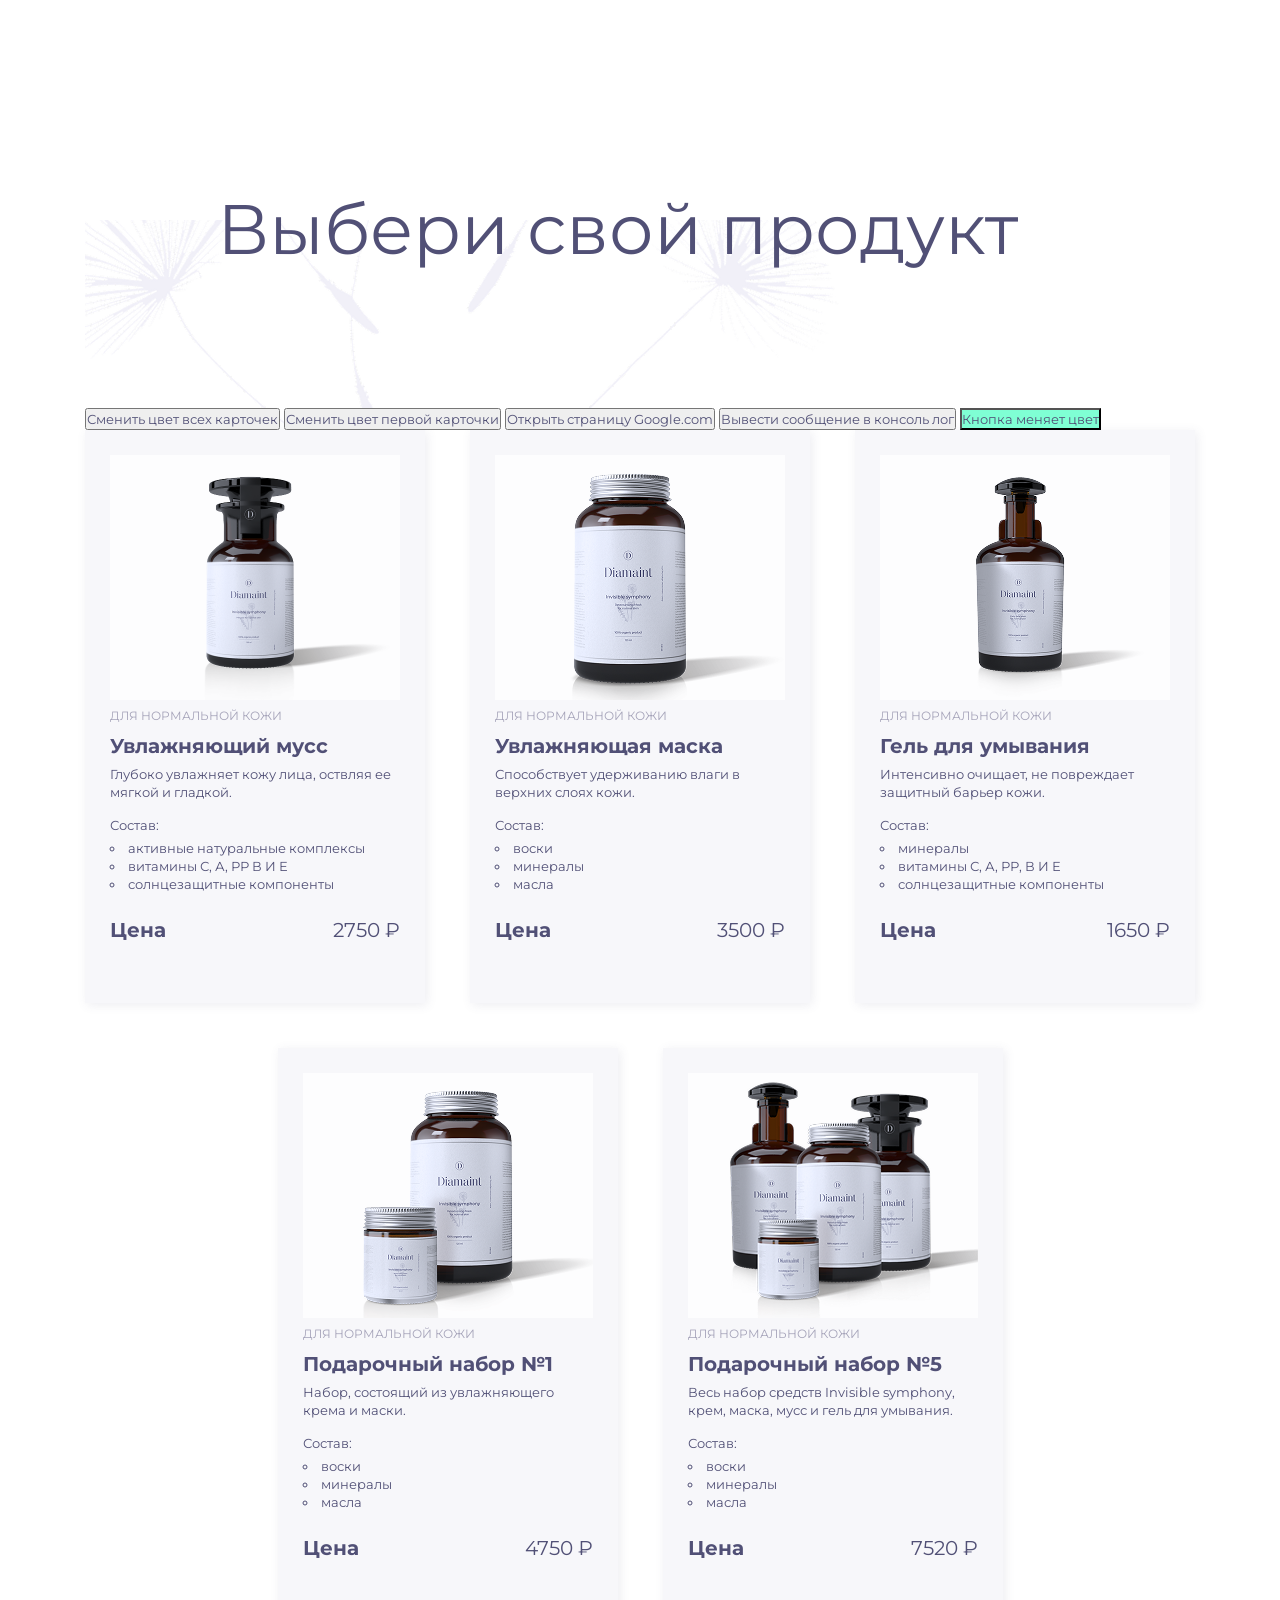
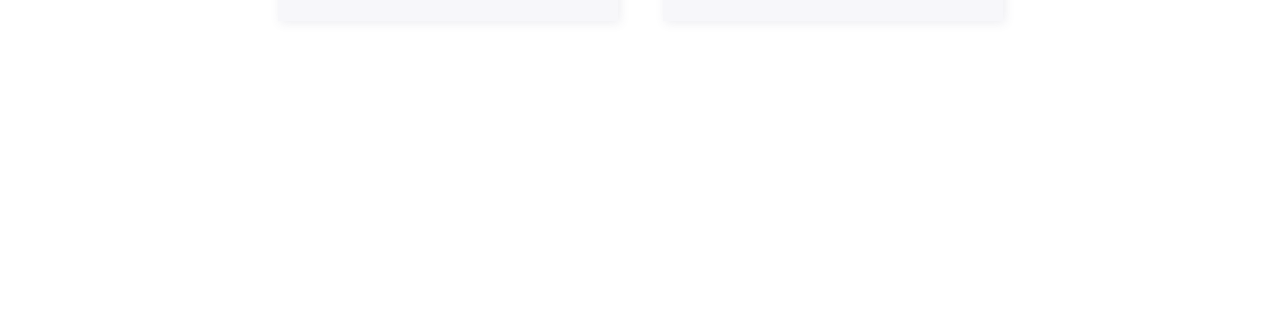
==== index.html @ b4323a69 "made tasks using new array methods" ====
<!DOCTYPE html>
<html lang="en">
<head>
    <meta charset="UTF-8">
    <meta name="viewport" content="width=device-width, initial-scale=1.0">
    <title>Product Card</title>
    <link rel="stylesheet" href="style.css">
    <link rel="preconnect" href="https://fonts.googleapis.com">
    <link rel="preconnect" href="https://fonts.gstatic.com" crossorigin>
    <link href="https://fonts.googleapis.com/css2?family=Montserrat:ital,wght@0,100..900;1,100..900&display=swap" rel="stylesheet">
</head>
<body>
  <div class="page-cards">
    <h3 class="headline" id="title">Выбери свой продукт</h3>
    <h3 class="page-management">
      <button id="change-color-all-card">Сменить цвет всех карточек</button>
      <button id="change-color-first-card">Сменить цвет первой карточки</button>
      <button id="open-google">Открыть страницу Google.com</button>
      <button id="output-console-log">Вывести сообщение в консоль лог</button>
      <button class="bg-aqua" id="change-color-button">Кнопка меняет цвет</button>
    </h3>
    <ul class="cards-container">
        <li class="card-container">
          <img src="./images/moist-mousse.png" alt="Увлажняющий мусс" width="290" height="245">
          <span class="product-category">для нормальной кожи</span>
          <h3 class="product-name">Увлажняющий мусс</h3>
          <p class="product-description">Глубоко увлажняет кожу лица, оствляя ее мягкой и гладкой.</p>
          <span>Состав:</span>
          <ul class="product-compound">
            <li class="product-compound-item">активные натуральные комплексы</li>
            <li class="product-compound-item">витамины С, А, РР В И Е</li>
            <li class="product-compound-item">солнцезащитные компоненты</li>
          </ul>
          <div class="product-price-container">
            <span class="product-price-label">Цена</span>
            <span class="product-price">2750 &#8381</span>
          </div>
        </li>
        <li class="card-container">
          <img src="./images/moist-mask.png" alt="Увлажняющая маска" width="290" height="245">
          <span class="product-category">для нормальной кожи</span>
          <h3 class="product-name">Увлажняющая маска</h3>
          <p class="product-description">Способствует удерживанию влаги в верхних слоях кожи.</p>
          <span>Состав:</span>
          <ul class="product-compound">
            <li class="product-compound-item">воски</li>
            <li class="product-compound-item">минералы</li>
            <li class="product-compound-item">масла</li>
          </ul>
          <div class="product-price-container">
            <span class="product-price-label">Цена</span>
            <span class="product-price">3500 &#8381</span>
          </div>
        </li>
        <li class="card-container">
          <img src="./images/washing-gel.png" alt="Гель для умывания" width="290" height="245">
          <span class="product-category">для нормальной кожи</span>
          <h3 class="product-name">Гель для умывания</h3>
          <p class="product-description">Интенсивно очищает, не повреждает защитный барьер кожи.</p>
          <span>Состав:</span>
          <ul class="product-compound">
            <li class="product-compound-item">минералы</li>
            <li class="product-compound-item">витамины С, А, РР, В И Е</li>
            <li class="product-compound-item">солнцезащитные компоненты</li>
          </ul>
          <div class="product-price-container">
            <span class="product-price-label">Цена</span>
            <span class="product-price">1650 &#8381</span>
          </div>
        </li>
        <li class="card-container">
          <img src="./images/gift-set №1.png" alt="Подарочный набор №1" width="290" height="245">
          <span class="product-category">для нормальной кожи</span>
          <h3 class="product-name">Подарочный набор №1</h3>
          <p class="product-description">Набор, состоящий из увлажняющего крема и маски.</p>
          <span>Состав:</span>
          <ul class="product-compound">
            <li class="product-compound-item">воски</li>
            <li class="product-compound-item">минералы</li>
            <li class="product-compound-item">масла</li>
          </ul>
          <div class="product-price-container">
            <span class="product-price-label">Цена</span>
            <span class="product-price">4750 &#8381</span>
          </div>
        </li>
        <li class="card-container">
          <img src="./images/gift-set №5.png" alt="Подарочный набор №5" width="290" height="245">
          <span class="product-category">для нормальной кожи</span>
          <h3 class="product-name">Подарочный набор №5</h3>
          <p class="product-description">Весь набор средств Invisible symphony, крем, маска, мусс и гель для умывания.</p>
          <span>Состав:</span>
          <ul class="product-compound">
            <li class="product-compound-item">воски</li>
            <li class="product-compound-item">минералы</li>
            <li class="product-compound-item">масла</li>
          </ul>
          <div class="product-price-container">
            <span class="product-price-label">Цена</span>
            <span class="product-price">7520 &#8381</span>
          </div>
        </li>
    </ul>
  </div>
  <script src="homework-7.js" type = "module"></script>
</body>
</html>
---- style.css ----
* {
    box-sizing: border-box;
    margin: 0px;
    padding: 0px;
    font-family: "Montserrat", Arial;
    font-size: 13px;
    line-height: 18px;
    color: #515076;
}

.card-container {
    width: 340px;
    height: 573px;
    padding-right: 25px;
    padding-left: 25px;
    padding-top: 25px;
    padding-bottom: 25px;
    background-color: #F7F7FA;
    box-shadow: 2px 2px 10px 0px #5150761A;
}

.product-category {
    font-size: 12px;
    line-height: 24px;
    padding-top: 30px;
    text-transform: uppercase;
    color: #A5A3B9;
}

.product-name {
    font-weight: 700;
    font-size: 20px;
    line-height: 27px;
    margin-top: 5px;
    margin-bottom: 5px;
}

.product-description {
    margin-bottom: 15px;
}

.product-compound {
    margin-top: 5px;
    list-style: circle;
    list-style-position: inside;
}

.product-price-container {
    margin-top: 25px;
    display: flex;
    justify-content: space-between;
}

.product-price-label {
    font-weight: 700;
    font-size: 20px;
    line-height: 24px;
}

.product-price {
    font-weight: 400;
    font-size: 20px;
    line-height: 24px;
    text-transform: uppercase;
}

.page-cards {
    width: 1280px;
    height: 1715px;
    padding-right: 85px;
    padding-left: 85px;
    background: #FFFFFF;
    background-image: url("./images/background-picture.png");
    background-size: 790px 697px;
    background-repeat: no-repeat;
    background-position: left 85px top -300px;
}

.cards-container {
    width: 1110px;
    height: 1191px;
    background: #FFFFFF;
    margin-bottom: 116px;
    display: flex;
    flex-wrap: wrap;
    justify-content: center;
    gap: 45px;
    list-style-type: none;
}

.headline {
    font-weight: 400;
    font-size: 70px;
    width: 846px;
    height: 78px;
    margin-left: 132px;
    margin-top: 220px;
    margin-bottom: 110px;
}

.page-management {
    position: relative;
}

.bg-aqua {
    background-color: aquamarine;
}

.bg-dark-violet {
    background-color: #515076;
}
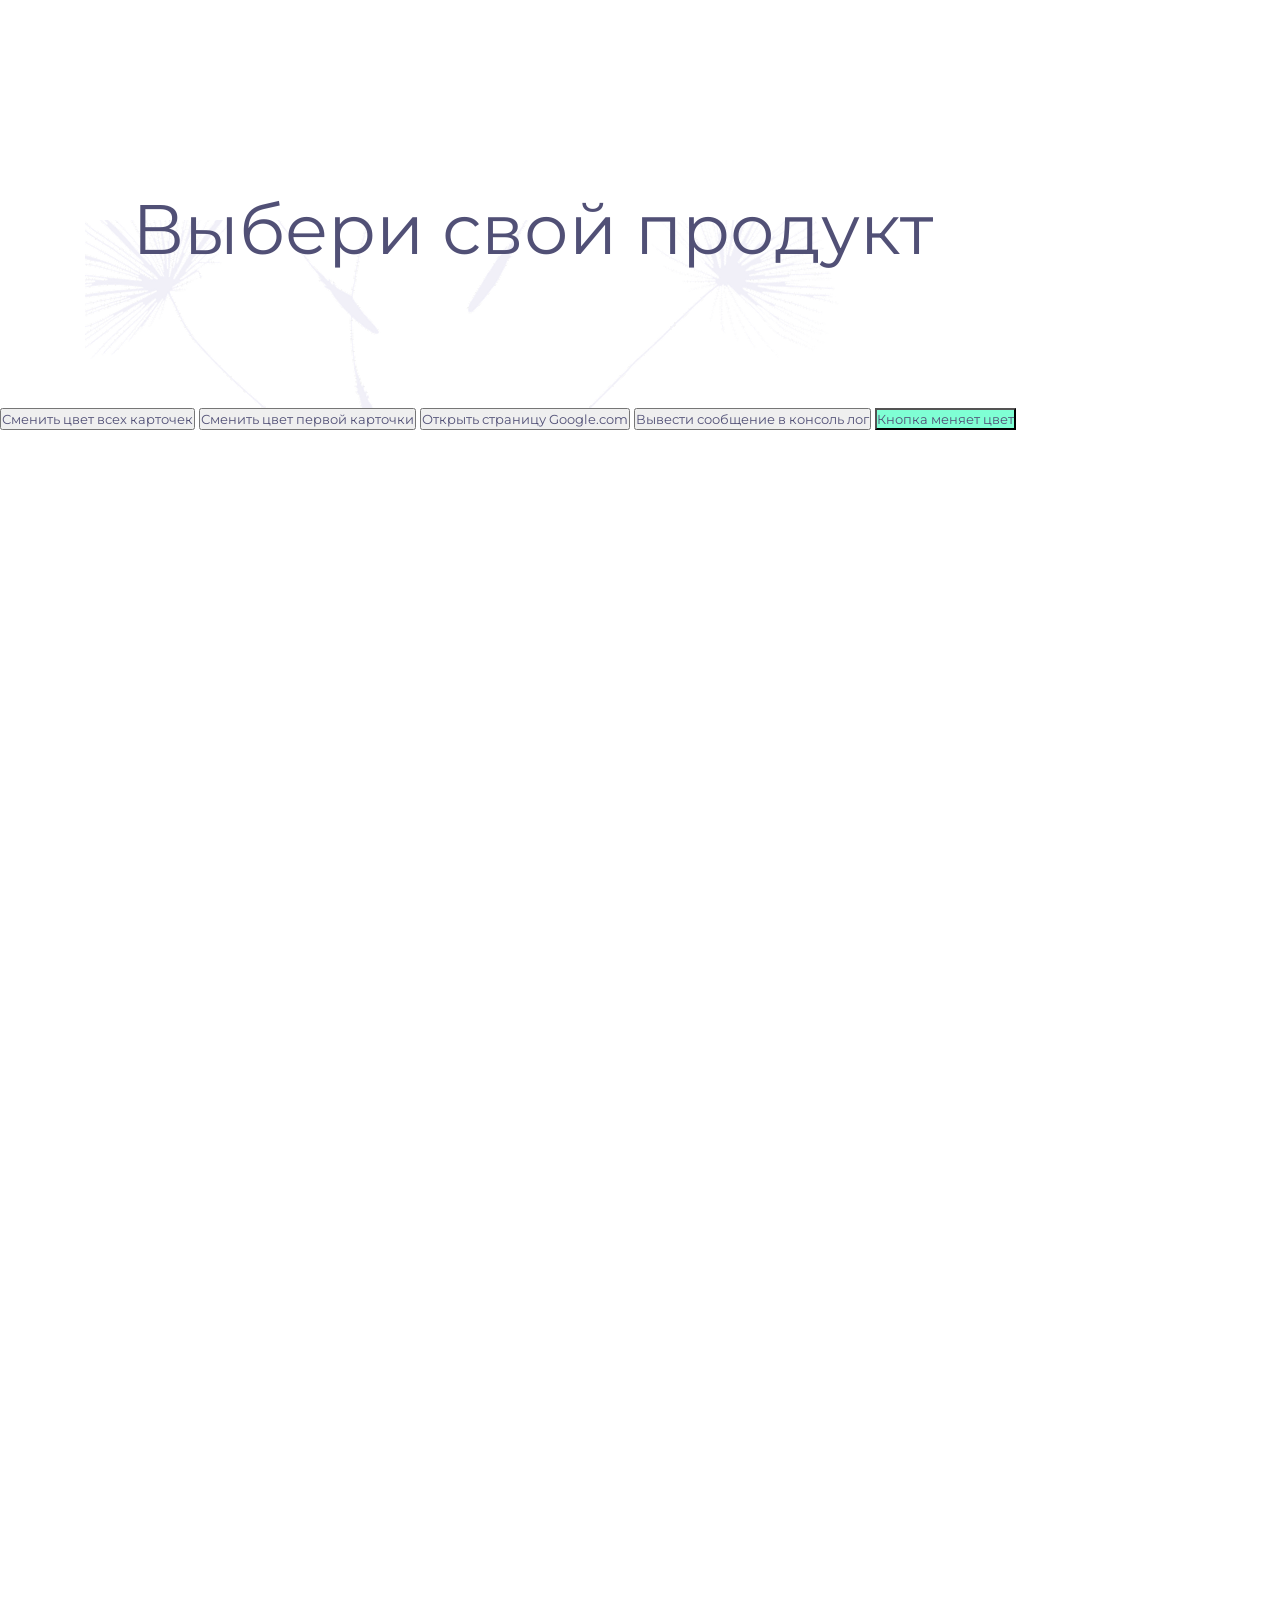
==== commit 26fb3198: "created object cards and changed their state" ====
--- a/index.html
+++ b/index.html
@@ -19,12 +19,30 @@
       <button id="output-console-log">Вывести сообщение в консоль лог</button>
       <button class="bg-aqua" id="change-color-button">Кнопка меняет цвет</button>
     </h3>
-    <ul class="cards-container">
+    <ul id="product-list"></ul>
+    <template id="product-template">
         <li class="card-container">
+          <img class="product-img" alt="img" width="290" height="245">
+          <span class="product-category"></span>
+          <h3 class="product-name"></h3>
+          <p class="product-description"></p>
+          <span>Состав:</span>
+          <ul class="product-compound"></ul>
+          <div class="product-price-container">
+            <span class="product-price-label">Цена</span>
+            <span class="product-price">&#8381</span>
+          </div>
+        </li>
+    </template>
+    
+
+
+
+        <!-- <li class="card-container">
           <img src="./images/moist-mousse.png" alt="Увлажняющий мусс" width="290" height="245">
           <span class="product-category">для нормальной кожи</span>
           <h3 class="product-name">Увлажняющий мусс</h3>
-          <p class="product-description">Глубоко увлажняет кожу лица, оствляя ее мягкой и гладкой.</p>
+          <p class="product-description">Глубоко увлажняет кожу лица, оставляя ее мягкой и гладкой.</p>
           <span>Состав:</span>
           <ul class="product-compound">
             <li class="product-compound-item">активные натуральные комплексы</li>
@@ -99,9 +117,10 @@
             <span class="product-price-label">Цена</span>
             <span class="product-price">7520 &#8381</span>
           </div>
-        </li>
-    </ul>
+        </li> -->
+
+    <!-- </ul> -->
   </div>
-  <script src="homework-7.js" type = "module"></script>
+  <script src="homework-8.js" type="module"></script>
 </body>
 </html>
--- a/style.css
+++ b/style.css
@@ -8,7 +8,7 @@
     color: #515076;
 }
 
-.card-container {
+ .card-container {
     width: 340px;
     height: 573px;
     padding-right: 25px;
@@ -66,9 +66,9 @@
 
 .page-cards {
     width: 1280px;
-    height: 1715px;
-    padding-right: 85px;
-    padding-left: 85px;
+    justify-content: center;
+    position: relative;
+    margin: 0 auto;
     background: #FFFFFF;
     background-image: url("./images/background-picture.png");
     background-size: 790px 697px;
@@ -76,11 +76,11 @@
     background-position: left 85px top -300px;
 }
 
-.cards-container {
+#product-list {
     width: 1110px;
     height: 1191px;
     background: #FFFFFF;
-    margin-bottom: 116px;
+    /* margin-bottom: 116px; */
     display: flex;
     flex-wrap: wrap;
     justify-content: center;
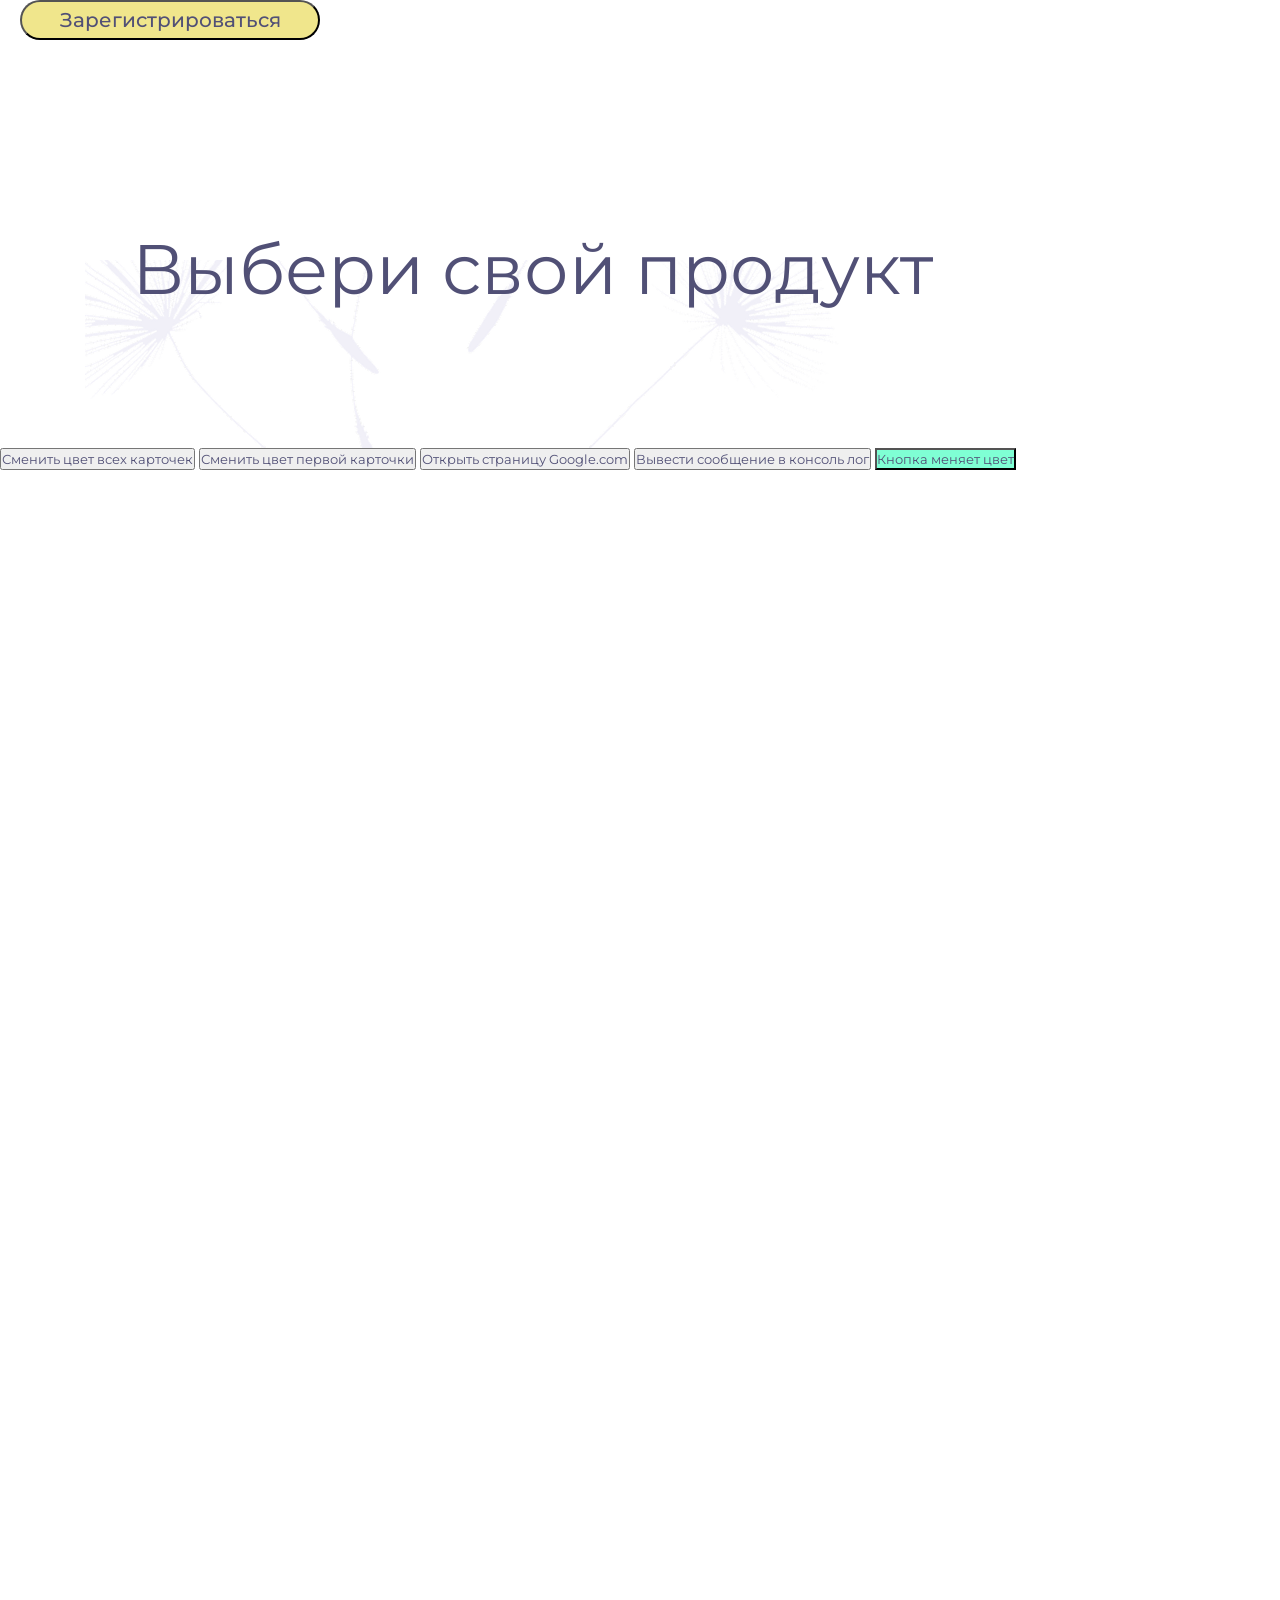
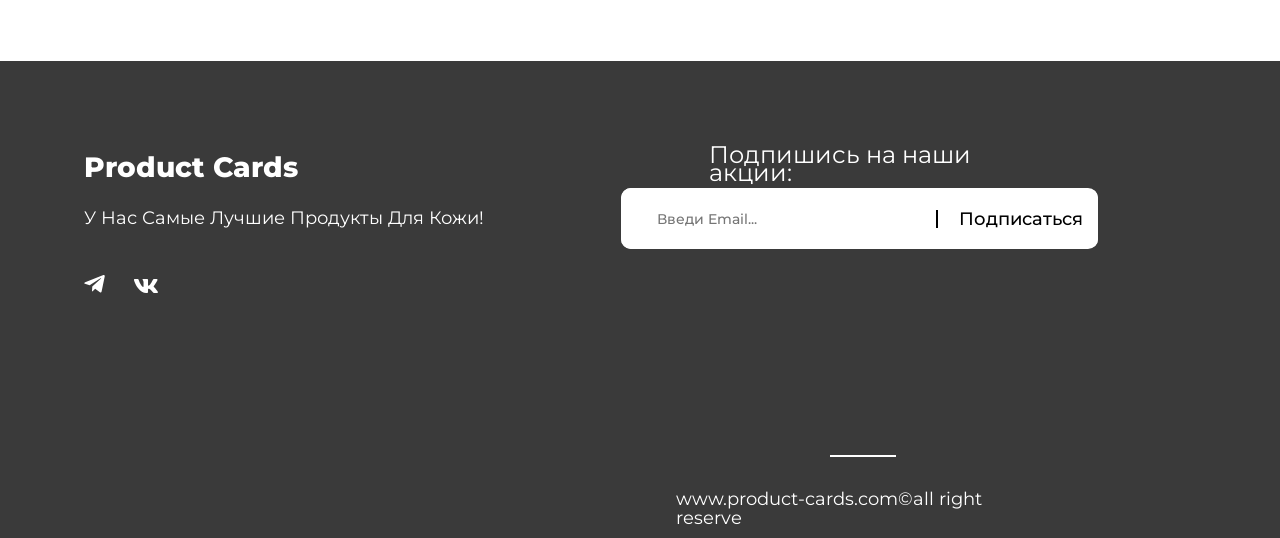
==== commit 8878467c: "made footer and modal window" ====
--- a/index.html
+++ b/index.html
@@ -1,15 +1,22 @@
 <!DOCTYPE html>
 <html lang="en">
+
 <head>
-    <meta charset="UTF-8">
-    <meta name="viewport" content="width=device-width, initial-scale=1.0">
-    <title>Product Card</title>
-    <link rel="stylesheet" href="style.css">
-    <link rel="preconnect" href="https://fonts.googleapis.com">
-    <link rel="preconnect" href="https://fonts.gstatic.com" crossorigin>
-    <link href="https://fonts.googleapis.com/css2?family=Montserrat:ital,wght@0,100..900;1,100..900&display=swap" rel="stylesheet">
+  <meta charset="UTF-8">
+  <meta name="viewport" content="width=device-width, initial-scale=1.0">
+  <title>Product Card</title>
+  <link rel="stylesheet" href="style.css">
+  <link rel="stylesheet" href="footer.css">
+  <link rel="stylesheet" href="modal.css">
+  <link rel="preconnect" href="https://fonts.googleapis.com">
+  <link rel="preconnect" href="https://fonts.gstatic.com" crossorigin>
+  <link href="https://fonts.googleapis.com/css2?family=Montserrat:ital,wght@0,100..900;1,100..900&display=swap"
+    rel="stylesheet">
 </head>
+
 <body>
+  <div class="overlay overlay-showed"></div>
+  <button type="button" class="register-button">Зарегистрироваться</button>
   <div class="page-cards">
     <h3 class="headline" id="title">Выбери свой продукт</h3>
     <h3 class="page-management">
@@ -21,106 +28,108 @@
     </h3>
     <ul id="product-list"></ul>
     <template id="product-template">
-        <li class="card-container">
-          <img class="product-img" alt="img" width="290" height="245">
-          <span class="product-category"></span>
-          <h3 class="product-name"></h3>
-          <p class="product-description"></p>
-          <span>Состав:</span>
-          <ul class="product-compound"></ul>
-          <div class="product-price-container">
-            <span class="product-price-label">Цена</span>
-            <span class="product-price">&#8381</span>
+      <li class="card-container">
+        <img class="product-img" alt="img" width="290" height="245">
+        <span class="product-category"></span>
+        <h3 class="product-name"></h3>
+        <p class="product-description"></p>
+        <span>Состав:</span>
+        <ul class="product-compound"></ul>
+        <div class="product-price-container">
+          <span class="product-price-label">Цена</span>
+          <span class="product-price">&#8381</span>
+        </div>
+      </li>
+    </template>
+  </div>
+  <div class="modal">
+    <div class="modal-showed">
+      <form id="register-form" class="register-form">
+        <button type="button" id="modal-close-button" class="modal-close-button">X</button>
+        <div class="form-fields">
+          <div class="form-field">
+            <label class="form-view" for="name">Имя:</label>
+            <input class="form-input" name="name" type="text" placeholder="Введите Имя" required>
           </div>
+          <div class="form-field">
+            <label class="form-view" for="surname">Фамилия:</label>
+            <input class="form-input" name="surname" type="text" placeholder="Введите Фамилию" required>
+          </div>
+          <div class="form-field">
+            <label class="form-view" for="birthday">Дата рождения:</label>
+            <input class="form-input" name="birthday" type="text" placeholder="01.08.2007" required>
+          </div>
+          <div class="form-field">
+            <label class="form-view" for="login">Логин:</label>
+            <input class="form-input" name="login" type="text" placeholder="Введите Логин" required>
+          </div>
+          <div class="form-field">
+            <label class="form-view" for="password">Пароль:</label>
+            <input class="form-input" name="password" type="text" placeholder="Введите Пароль" required>
+          </div>
+          <div class="form-field">
+            <label class="form-view" for="repeat-password">Подтверждение пароля:</label>
+            <input class="form-input" name="repeatPassword" type="text" placeholder="Повторите Пароль" required>
+          </div>
+        </div>
+        <button type="submit" id="autentication-button" class="autentication-button">Аутентификация</button>
+      </form>
+    </div>
+  </div>
+  <footer class="footer">
+    <div class="footer_container">
+      <div class="left_column">
+        <h4 class="left-footer_title">Product Cards</h4>
+        <nav class="product-menu show-product">
+          <ul class="show-product">
+            <li>
+              <a href="#" class="product-link">У Нас Самые Лучшие Продукты Для Кожи!</a>
+            </li>
+          </ul>
+        </nav>
+      </div>
+      <div class="medium_column">
+        <h4 class="medium-footer_title">Подпишись на наши акции:</h4>
+        <form id="email-form" class="email-form">
+          <div class="footer_input">
+            <input type="text" name="email" placeholder="Введи Email...">
+            <div class="vertical-line"></div>
+            <button type="submit" class="footer_button">
+              Подписаться
+            </button>
+          </div>
+        </form>
+      </div>
+      <div class="right_column">
+        <h4 class="right-footer_title">Быстрые ссылки</h4>
+        <nav class="footer_menu menu-footer">
+          <ul class="menu-footer_list">
+            <li class="menu-footer_item">
+              <a href="#" class="menu-footer_link">Главная</a>
+            </li>
+            <li class="menu-footer_item">
+              <a href="#" class="menu-footer_link">Магазин</a>
+            </li>
+            <li class="menu-footer_item">
+              <a href="#" class="menu-footer_link">Контакты</a>
+            </li>
+          </ul>
+        </nav>
+      </div>
+      <img class="telega-img" src="./images/telegram.svg" width="21" height="17.61">
+      <img class="vk-img" src="./images/vk.svg" width="24" height="14">
+    </div>
+    <div class="horizontal-line"></div>
+    <div class="address">
+      <nav class="website_link">
+        <li class="link">
+          <a href="#" class="product_cards-link">www.product-cards.com©all right reserve</a>
         </li>
-    </template>
-    
-
-
-
-        <!-- <li class="card-container">
-          <img src="./images/moist-mousse.png" alt="Увлажняющий мусс" width="290" height="245">
-          <span class="product-category">для нормальной кожи</span>
-          <h3 class="product-name">Увлажняющий мусс</h3>
-          <p class="product-description">Глубоко увлажняет кожу лица, оставляя ее мягкой и гладкой.</p>
-          <span>Состав:</span>
-          <ul class="product-compound">
-            <li class="product-compound-item">активные натуральные комплексы</li>
-            <li class="product-compound-item">витамины С, А, РР В И Е</li>
-            <li class="product-compound-item">солнцезащитные компоненты</li>
-          </ul>
-          <div class="product-price-container">
-            <span class="product-price-label">Цена</span>
-            <span class="product-price">2750 &#8381</span>
-          </div>
-        </li>
-        <li class="card-container">
-          <img src="./images/moist-mask.png" alt="Увлажняющая маска" width="290" height="245">
-          <span class="product-category">для нормальной кожи</span>
-          <h3 class="product-name">Увлажняющая маска</h3>
-          <p class="product-description">Способствует удерживанию влаги в верхних слоях кожи.</p>
-          <span>Состав:</span>
-          <ul class="product-compound">
-            <li class="product-compound-item">воски</li>
-            <li class="product-compound-item">минералы</li>
-            <li class="product-compound-item">масла</li>
-          </ul>
-          <div class="product-price-container">
-            <span class="product-price-label">Цена</span>
-            <span class="product-price">3500 &#8381</span>
-          </div>
-        </li>
-        <li class="card-container">
-          <img src="./images/washing-gel.png" alt="Гель для умывания" width="290" height="245">
-          <span class="product-category">для нормальной кожи</span>
-          <h3 class="product-name">Гель для умывания</h3>
-          <p class="product-description">Интенсивно очищает, не повреждает защитный барьер кожи.</p>
-          <span>Состав:</span>
-          <ul class="product-compound">
-            <li class="product-compound-item">минералы</li>
-            <li class="product-compound-item">витамины С, А, РР, В И Е</li>
-            <li class="product-compound-item">солнцезащитные компоненты</li>
-          </ul>
-          <div class="product-price-container">
-            <span class="product-price-label">Цена</span>
-            <span class="product-price">1650 &#8381</span>
-          </div>
-        </li>
-        <li class="card-container">
-          <img src="./images/gift-set №1.png" alt="Подарочный набор №1" width="290" height="245">
-          <span class="product-category">для нормальной кожи</span>
-          <h3 class="product-name">Подарочный набор №1</h3>
-          <p class="product-description">Набор, состоящий из увлажняющего крема и маски.</p>
-          <span>Состав:</span>
-          <ul class="product-compound">
-            <li class="product-compound-item">воски</li>
-            <li class="product-compound-item">минералы</li>
-            <li class="product-compound-item">масла</li>
-          </ul>
-          <div class="product-price-container">
-            <span class="product-price-label">Цена</span>
-            <span class="product-price">4750 &#8381</span>
-          </div>
-        </li>
-        <li class="card-container">
-          <img src="./images/gift-set №5.png" alt="Подарочный набор №5" width="290" height="245">
-          <span class="product-category">для нормальной кожи</span>
-          <h3 class="product-name">Подарочный набор №5</h3>
-          <p class="product-description">Весь набор средств Invisible symphony, крем, маска, мусс и гель для умывания.</p>
-          <span>Состав:</span>
-          <ul class="product-compound">
-            <li class="product-compound-item">воски</li>
-            <li class="product-compound-item">минералы</li>
-            <li class="product-compound-item">масла</li>
-          </ul>
-          <div class="product-price-container">
-            <span class="product-price-label">Цена</span>
-            <span class="product-price">7520 &#8381</span>
-          </div>
-        </li> -->
-
-    <!-- </ul> -->
-  </div>
+      </nav>
+    </div>
+  </footer>
+  <script src="main.js" type="module"></script>
   <script src="homework-8.js" type="module"></script>
+  <script src="homework-9.js" type="module"></script>
 </body>
 </html>
--- a/style.css
+++ b/style.css
@@ -80,7 +80,6 @@
     width: 1110px;
     height: 1191px;
     background: #FFFFFF;
-    /* margin-bottom: 116px; */
     display: flex;
     flex-wrap: wrap;
     justify-content: center;
@@ -108,4 +107,5 @@
 
 .bg-dark-violet {
     background-color: #515076;
-}+}
+
--- a/footer.css
+++ b/footer.css
@@ -0,0 +1,180 @@
+
+ li {
+    list-style: none;
+ }
+
+ a {
+    text-decoration: none;
+ }
+
+ .footer {
+    width: 1728px;
+    height: 477px;
+    background: #3A3A3A;
+;
+ }
+
+ .footer_container {
+    width: 1569px;
+    height: 147px;
+    box-sizing: content-box;
+    position: relative;
+    padding-top: 85px;
+    padding-right: 75px;
+    padding-left: 84px;
+    display: flex;
+    justify-content: space-between;
+    list-style-type: none;
+ }
+
+ .medium_column {
+    width: 477px;
+    height: 103px;
+    margin-left: 132px;
+    margin-right: 373px;
+ }
+
+ .medium-footer_title {
+    width: 350px;
+    height: 29px;
+    margin-left: 88px;
+    margin-right: 39px;
+    margin-bottom: 13px;
+    font-weight: 400;
+    font-size: 24px;
+    color: #FFFFFF;
+ }
+
+ .footer_input {
+    width: 477px;
+    height: 61px;
+    display: flex; 
+    align-items: center; 
+    border: none; 
+    border-radius: 10px;
+    overflow: hidden; 
+    background: #FFFFFF; 
+ }
+
+ .vertical-line {
+    border: 1px solid #000000;
+    height: 18px; 
+}
+
+.footer_input input[type="text"] {
+    font-weight: 500;
+    font-size: 14px;
+    line-height: 100%;
+    color: #000000BF;
+    border: none;
+    padding: 36px;
+    flex-grow: 1; 
+}
+
+.footer_input button {
+    font-weight: 500;
+    font-size: 18px;
+    line-height: 100%;
+    background-color: #FFFFFF;
+    color: #000000;
+    border: none;
+    padding: 20px 15px 19px 21px;
+    cursor: pointer;
+    border-radius: 0 5px 5px 0; 
+}
+
+.left_column {
+    width: 400px;
+    height: 87px;
+    box-sizing: content-box;
+    display: flex;
+    flex-direction: column;
+    justify-content: space-between;
+    list-style-type: none;
+}
+
+.left-footer_title {
+    font-weight: 800;
+    font-size: 28px;
+    line-height: 153%;
+    color: #FFFFFF;
+}
+
+.product-link {
+    font-weight: 400;
+    font-size: 18px;
+    line-height: 153%;
+    color: #FFFFFF;
+}
+
+.right_column {
+    width: 178px;
+    height: 147px;
+    box-sizing: content-box;
+    display: flex;
+    flex-direction: column;
+    justify-content: space-between;
+    list-style-type: none;
+}
+
+.right-footer_title {
+    font-family: Montserrat;
+    font-weight: 500;
+    font-style: Medium;
+    font-size: 19px;
+    line-height: 100%;
+    color: #FFFFFF;
+}
+
+.menu-footer_link {
+    font-family: Montserrat;
+    font-style: Regular;
+    font-weight: 400;
+    font-size: 18px;
+    line-height: 100%;
+    color: #FFFFFF;
+}
+
+
+.menu-footer_list {
+    box-sizing: content-box;
+    display: flex;
+    flex-direction: column;
+    justify-content: space-between;
+    gap: 17px;
+    list-style-type: none;
+}
+
+.telega-img {
+    position: absolute;
+    bottom: 0; 
+    /* left: 0; */
+}
+
+.vk-img {
+    position: absolute;
+    bottom: 0px;
+    margin-left: 50px;
+}
+
+.horizontal-line {
+    border: 1px solid;
+    width: 66px;
+    margin-top: 162px;
+    margin-left: 830px;
+    margin-right: 757px;
+    color: #FFFFFF;
+}
+
+.address {
+    width: 376px;
+    height: 22px;
+    margin-left: 676px;
+    margin-top: 33px;
+}
+
+.product_cards-link {
+    font-weight: 400px;
+    font-size: 18px;
+    color: #FFFFFF;
+}
--- a/modal.css
+++ b/modal.css
@@ -0,0 +1,85 @@
+.modal {
+    display: none;
+    position: fixed;
+    top: 0;
+    left: 0;
+    width: 100%;
+    height: 100%;
+    background: rgba(0, 0, 0, 0.8); 
+    z-index: 1000;
+}
+
+.modal-showed {
+    display: flex;
+    color: white;
+    justify-content: center;
+    align-items: center;
+}
+
+.register-form {
+    width: 400px;
+    height: 500px;
+    background: #9ACD32;
+    border-radius: 20px;
+    padding-top: 10px;
+    padding-bottom: 10px;
+    padding-left: 30px;
+    padding-right: 30px;
+    display: flex;
+    flex-direction: column;
+    justify-content: space-between;
+    list-style-type: none;
+
+}
+
+.form-field {
+    display: flex;
+    flex-direction: column;
+    justify-content: space-between;
+    list-style-type: none;
+    gap: 5px;
+}
+
+.form-view {
+    font-weight: 400;
+    font-size: 20px;
+}
+
+.form-input{
+    height: 35px;
+    border-radius: 10px;
+    font-weight: 300;
+    font-size: 16px;
+    text-align: center;
+}
+
+.register-button {
+    width: 300px;
+    height: 40px;
+    margin-left: 20px;
+    background: #F0E68C;
+    border-radius: 20px;
+    font-weight: 300;
+    font-size: 20px;
+    font-weight: 500;
+
+}
+
+.autentication-button {
+    width: 300px;
+    height: 40px;
+    margin-left: 20px;
+    background: #F0E68C;
+    border-radius: 20px;
+    font-weight: 300;
+    font-size: 20px;
+    font-weight: 500;
+}
+
+.modal-close-button {
+    color: black;
+    margin-left: 350px;
+    border: none;
+    background-color: transparent;
+    cursor: pointer;   
+}
